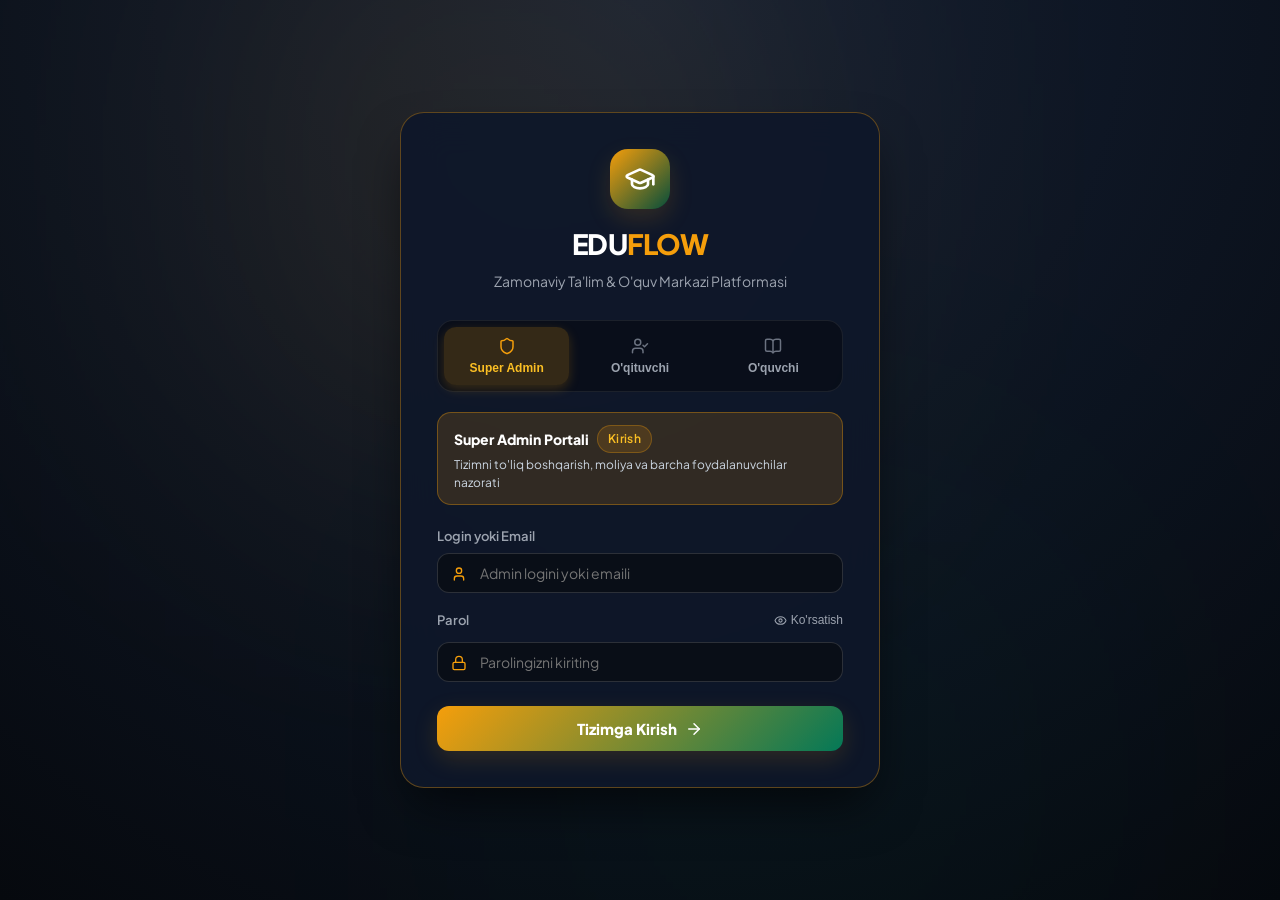
==== index.html @ 6328330f "deploy: update GitHub Pages build with separated login, Kundalik schedule, and clean UI" ====
<!doctype html>
<html lang="uz">
  <head>
    <meta charset="UTF-8" />
    <meta name="viewport" content="width=device-width, initial-scale=1.0" />
    <meta name="description" content="EduFlow — o'quv markazi ma'muriyati, o'qituvchilari va talabalari uchun yaxlit ta'limni boshqarish platformasi." />
    <title>EduFlow — O'quv Markazini Boshqarish Tizimi</title>
    <link rel="icon" type="image/svg+xml" href="data:image/svg+xml,<svg xmlns=%22http://www.w3.org/2000/svg%22 viewBox=%220 0 24 24%22 fill=%22none%22 stroke=%22%2310b981%22 stroke-width=%222%22 stroke-linecap=%22round%22 stroke-linejoin=%22round%22><path d=%22M22 10v6M2 10l10-5 10 5-10 5z%22/><path d=%22M6 12v5c3 3 9 3 12 0v-5%22/></svg>" />
    <script type="module" crossorigin src="./assets/index-C28Iz6QD.js"></script>
    <link rel="stylesheet" crossorigin href="./assets/index-DTDCE3Ou.css">
  </head>
  <body>
    <div id="root"></div>
  </body>
</html>
---- assets/index-DTDCE3Ou.css ----
@import "https://fonts.googleapis.com/css2?family=Plus+Jakarta+Sans:wght@300;400;500;600;700;800&display=swap";:root{--font-sans:"Plus Jakarta Sans", system-ui, -apple-system, sans-serif;--bg-app:#080c14;--bg-sidebar:#0d131f;--bg-card:#121a29;--bg-card-hover:#172236;--bg-input:#090e17;--bg-modal:#111928;--border-subtle:#ffffff12;--border-strong:#ffffff24;--border-emerald:#10b98159;--border-amber:#f59e0b59;--emerald-50:#ecfdf5;--emerald-400:#34d399;--emerald-500:#10b981;--emerald-600:#059669;--emerald-700:#047857;--emerald-glow:#10b98140;--amber-400:#fbbf24;--amber-500:#f59e0b;--amber-600:#d97706;--amber-glow:#f59e0b40;--violet-400:#a78bfa;--violet-500:#8b5cf6;--violet-glow:#8b5cf640;--rose-400:#fb7185;--rose-500:#f43f5e;--rose-glow:#f43f5e40;--text-pure:#fff;--text-main:#f3f4f6;--text-muted:#9ca3af;--text-dim:#6b7280;--shadow-card:0 10px 30px -10px #00000080;--shadow-glow-emerald:0 0 25px -5px #10b9814d;--shadow-glow-amber:0 0 25px -5px #f59e0b4d;--radius-sm:8px;--radius-md:12px;--radius-lg:16px;--radius-xl:22px}*{box-sizing:border-box;margin:0;padding:0}body{font-family:var(--font-sans);background-color:var(--bg-app);color:var(--text-main);-webkit-font-smoothing:antialiased;min-height:100vh;line-height:1.5;overflow-x:hidden}#root{flex-direction:column;min-height:100vh;display:flex}::-webkit-scrollbar{width:6px;height:6px}::-webkit-scrollbar-track{background:var(--bg-app)}::-webkit-scrollbar-thumb{background:#ffffff26;border-radius:999px}::-webkit-scrollbar-thumb:hover{background:var(--emerald-500)}a{color:var(--emerald-400);text-decoration:none;transition:color .15s}a:hover{color:var(--emerald-500)}.btn{border-radius:var(--radius-md);font-family:var(--font-sans);cursor:pointer;white-space:nowrap;border:1px solid #0000;outline:none;justify-content:center;align-items:center;gap:8px;padding:10px 18px;font-size:14px;font-weight:600;transition:all .2s cubic-bezier(.4,0,.2,1);display:inline-flex}.btn-primary{color:#fff;background:linear-gradient(135deg,#10b981 0%,#059669 100%);box-shadow:0 4px 14px #10b98159}.btn-primary:hover{background:linear-gradient(135deg,#34d399 0%,#059669 100%);transform:translateY(-1px);box-shadow:0 6px 20px #10b98180}.btn-amber{color:#fff;background:linear-gradient(135deg,#f59e0b 0%,#d97706 100%);box-shadow:0 4px 14px #f59e0b59}.btn-amber:hover{transform:translateY(-1px);box-shadow:0 6px 20px #f59e0b80}.btn-secondary{color:var(--text-main);border:1px solid var(--border-strong);background:#ffffff0d}.btn-secondary:hover{color:var(--text-pure);background:#ffffff1a;border-color:#ffffff40}.btn-danger{color:var(--rose-400);background:#f43f5e1f;border:1px solid #f43f5e40}.btn-danger:hover{background:var(--rose-500);color:#fff;border-color:var(--rose-500);box-shadow:0 4px 14px #f43f5e59}.btn-ghost{color:var(--text-muted);background:0 0}.btn-ghost:hover{color:var(--text-main);background:#ffffff0f}.btn-sm{border-radius:var(--radius-sm);padding:6px 12px;font-size:13px}.btn-icon{border-radius:var(--radius-sm);padding:8px}.badge{letter-spacing:.3px;border-radius:999px;align-items:center;gap:5px;padding:4px 10px;font-size:12px;font-weight:600;display:inline-flex}.badge-emerald{color:#34d399;background:#10b98124;border:1px solid #10b9814d}.badge-amber{color:#fbbf24;background:#f59e0b24;border:1px solid #f59e0b4d}.badge-violet{color:#c084fc;background:#8b5cf624;border:1px solid #8b5cf64d}.badge-rose{color:#fb7185;background:#f43f5e24;border:1px solid #f43f5e4d}.badge-slate{color:var(--text-muted);border:1px solid var(--border-subtle);background:#ffffff14}.card{background:var(--bg-card);border:1px solid var(--border-subtle);border-radius:var(--radius-lg);box-shadow:var(--shadow-card);padding:24px;transition:all .25s;position:relative}.card:hover{border-color:var(--border-strong)}.card-emerald{border-left:4px solid var(--emerald-500)}.card-amber{border-left:4px solid var(--amber-500)}.card-violet{border-left:4px solid var(--violet-500)}.stat-grid{grid-template-columns:repeat(auto-fit,minmax(240px,1fr));gap:20px;margin-bottom:28px;display:grid}.stat-card{background:var(--bg-card);border:1px solid var(--border-subtle);border-radius:var(--radius-lg);justify-content:space-between;align-items:center;padding:20px;transition:transform .2s,border-color .2s;display:flex;position:relative;overflow:hidden}.stat-card:hover{border-color:var(--border-emerald);transform:translateY(-2px)}.stat-icon{border-radius:var(--radius-md);flex-shrink:0;justify-content:center;align-items:center;width:52px;height:52px;display:flex}.stat-icon.emerald{color:#34d399;background:#10b9811f}.stat-icon.amber{color:#fbbf24;background:#f59e0b1f}.stat-icon.violet{color:#c084fc;background:#8b5cf61f}.stat-icon.rose{color:#fb7185;background:#f43f5e1f}.stat-value{color:var(--text-pure);letter-spacing:-.5px;margin-top:4px;font-size:28px;font-weight:800}.stat-label{color:var(--text-muted);text-transform:uppercase;letter-spacing:.5px;font-size:13px;font-weight:500}.form-group{flex-direction:column;gap:6px;margin-bottom:18px;display:flex}.form-label{color:var(--text-muted);font-size:13px;font-weight:600}.form-input,.form-select,.form-textarea{background:var(--bg-input);border:1px solid var(--border-strong);border-radius:var(--radius-md);font-family:var(--font-sans);color:var(--text-main);outline:none;width:100%;padding:10px 14px;font-size:14px;transition:border-color .2s,box-shadow .2s}.form-input:focus,.form-select:focus,.form-textarea:focus{border-color:var(--emerald-500);box-shadow:0 0 0 3px var(--emerald-glow)}.form-select{cursor:pointer}.form-select option{background:var(--bg-card);color:var(--text-main)}.form-textarea{resize:vertical;min-height:90px}.table-container{border-radius:var(--radius-md);border:1px solid var(--border-subtle);width:100%;overflow-x:auto}.table{border-collapse:collapse;text-align:left;width:100%;font-size:14px}.table th{color:var(--text-muted);border-bottom:1px solid var(--border-subtle);text-transform:uppercase;letter-spacing:.6px;background:#ffffff05;padding:14px 18px;font-size:12px;font-weight:600}.table td{border-bottom:1px solid var(--border-subtle);color:var(--text-main);padding:14px 18px}.table tbody tr{transition:background-color .15s}.table tbody tr:hover{background-color:#ffffff08}.modal-overlay{-webkit-backdrop-filter:blur(8px);backdrop-filter:blur(8px);z-index:1000;background:#000000bf;justify-content:center;align-items:center;padding:20px;animation:.2s fadeIn;display:flex;position:fixed;inset:0}.modal-box{background:var(--bg-modal);border:1px solid var(--border-strong);border-radius:var(--radius-xl);width:100%;max-width:540px;max-height:90vh;animation:.25s cubic-bezier(.16,1,.3,1) slideUp;overflow-y:auto;box-shadow:0 25px 50px -12px #000000d9}.modal-header{border-bottom:1px solid var(--border-subtle);justify-content:space-between;align-items:center;padding:20px 24px;display:flex}.modal-title{color:var(--text-pure);font-size:18px;font-weight:700}.modal-body{padding:24px}.modal-footer{border-top:1px solid var(--border-subtle);background:#ffffff04;justify-content:flex-end;align-items:center;gap:12px;padding:16px 24px;display:flex}@keyframes fadeIn{0%{opacity:0}to{opacity:1}}@keyframes slideUp{0%{opacity:0;transform:translateY(16px)}to{opacity:1;transform:translateY(0)}}.spinner{border:3px solid #10b98133;border-top-color:var(--emerald-500);border-radius:50%;width:24px;height:24px;animation:.7s linear infinite spin;display:inline-block}@keyframes spin{to{transform:rotate(360deg)}}.empty-state{text-align:center;color:var(--text-muted);padding:48px 24px}.empty-icon{width:64px;height:64px;color:var(--text-dim);margin:0 auto 16px}.toast-container{z-index:2000;flex-direction:column;gap:12px;display:flex;position:fixed;bottom:24px;right:24px}.toast{background:var(--bg-card);border:1px solid var(--border-strong);border-radius:var(--radius-md);box-shadow:var(--shadow-card);align-items:center;gap:12px;min-width:280px;max-width:400px;padding:14px 20px;font-size:14px;animation:.2s slideUp;display:flex}.toast-success{border-left:4px solid var(--emerald-500)}.toast-error{border-left:4px solid var(--rose-500)}.toast-info{border-left:4px solid var(--amber-500)}.app-container{min-height:100vh;display:flex}.sidebar{background:var(--bg-sidebar);border-right:1px solid var(--border-subtle);z-index:50;flex-direction:column;flex-shrink:0;width:260px;height:100vh;transition:width .2s;display:flex;position:sticky;top:0}.sidebar-logo{border-bottom:1px solid var(--border-subtle);align-items:center;gap:12px;padding:24px 20px;display:flex}.sidebar-brand-icon{color:#fff;background:linear-gradient(135deg,#10b981 0%,#047857 100%);border-radius:10px;justify-content:center;align-items:center;width:38px;height:38px;display:flex;box-shadow:0 4px 12px #10b9814d}.sidebar-nav{flex-direction:column;flex:1;gap:4px;padding:16px 12px;display:flex;overflow-y:auto}.nav-item{border-radius:var(--radius-md);color:var(--text-muted);cursor:pointer;border:1px solid #0000;align-items:center;gap:12px;padding:10px 14px;font-size:14px;font-weight:600;text-decoration:none;transition:all .15s;display:flex}.nav-item:hover{color:var(--text-main);background:#ffffff0a}.nav-item.active{color:#34d399;background:#10b9811f;border-color:#10b98140}.sidebar-footer{border-top:1px solid var(--border-subtle);padding:16px}.main-content{background-color:var(--bg-app);flex-direction:column;flex:1;min-width:0;display:flex}.top-navbar{border-bottom:1px solid var(--border-subtle);-webkit-backdrop-filter:blur(12px);backdrop-filter:blur(12px);z-index:40;background:#0d131fb3;justify-content:space-between;align-items:center;height:70px;padding:0 28px;display:flex;position:sticky;top:0}.page-body{flex:1;padding:28px}.page-header{flex-wrap:wrap;justify-content:space-between;align-items:center;gap:16px;margin-bottom:24px;display:flex}.page-title{color:var(--text-pure);letter-spacing:-.5px;font-size:24px;font-weight:800}.page-subtitle{color:var(--text-muted);margin-top:4px;font-size:14px}.demo-role-banner{border-radius:var(--radius-md);color:var(--amber-400);background:#f59e0b1a;border:1px dashed #f59e0b66;align-items:center;gap:12px;padding:8px 14px;font-size:13px;display:flex}
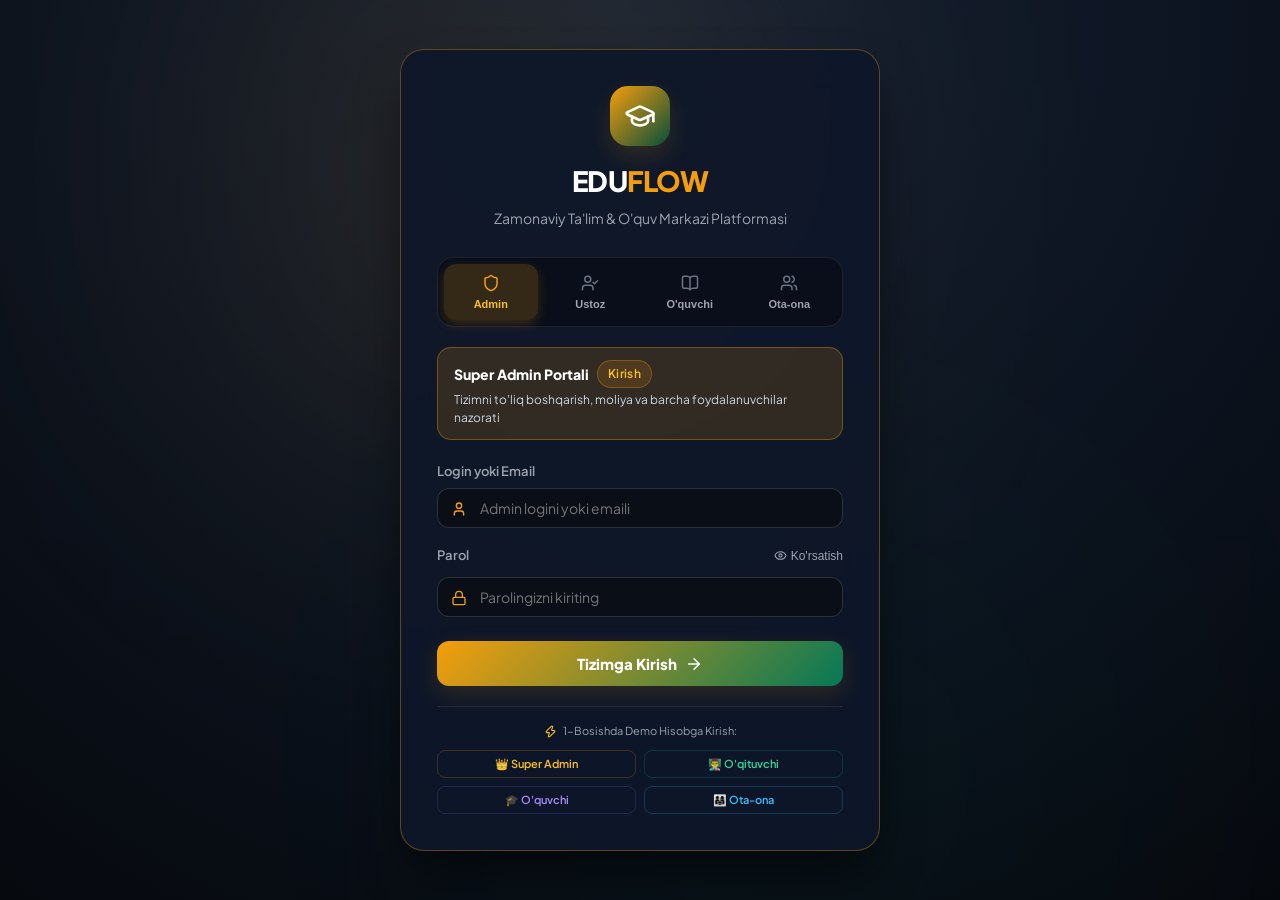
==== commit 8fee1d3c: "deploy: update live site with Parent Portal, Rooms, Payroll, Exams, Risks, Certificates, and modern " ====
--- a/index.html
+++ b/index.html
@@ -1,15 +1,16 @@
-<!doctype html>
-<html lang="uz">
-  <head>
-    <meta charset="UTF-8" />
-    <meta name="viewport" content="width=device-width, initial-scale=1.0" />
-    <meta name="description" content="EduFlow — o'quv markazi ma'muriyati, o'qituvchilari va talabalari uchun yaxlit ta'limni boshqarish platformasi." />
-    <title>EduFlow — O'quv Markazini Boshqarish Tizimi</title>
-    <link rel="icon" type="image/svg+xml" href="data:image/svg+xml,<svg xmlns=%22http://www.w3.org/2000/svg%22 viewBox=%220 0 24 24%22 fill=%22none%22 stroke=%22%2310b981%22 stroke-width=%222%22 stroke-linecap=%22round%22 stroke-linejoin=%22round%22><path d=%22M22 10v6M2 10l10-5 10 5-10 5z%22/><path d=%22M6 12v5c3 3 9 3 12 0v-5%22/></svg>" />
-    <script type="module" crossorigin src="./assets/index-C28Iz6QD.js"></script>
-    <link rel="stylesheet" crossorigin href="./assets/index-DTDCE3Ou.css">
-  </head>
-  <body>
-    <div id="root"></div>
-  </body>
-</html>
+<!doctype html>
+<html lang="uz">
+  <head>
+    <meta charset="UTF-8" />
+    <meta name="viewport" content="width=device-width, initial-scale=1.0" />
+    <meta name="description" content="EduFlow — o'quv markazi ma'muriyati, o'qituvchilari va talabalari uchun yaxlit ta'limni boshqarish platformasi." />
+    <title>EduFlow — O'quv Markazini Boshqarish Tizimi</title>
+    <link rel="icon" type="image/svg+xml" href="data:image/svg+xml,<svg xmlns=%22http://www.w3.org/2000/svg%22 viewBox=%220 0 24 24%22 fill=%22none%22 stroke=%22%2310b981%22 stroke-width=%222%22 stroke-linecap=%22round%22 stroke-linejoin=%22round%22><path d=%22M22 10v6M2 10l10-5 10 5-10 5z%22/><path d=%22M6 12v5c3 3 9 3 12 0v-5%22/></svg>" />
+    <script type="module" crossorigin src="./assets/index-C2P7A3ES.js"></script>
+    <link rel="stylesheet" crossorigin href="./assets/index-CcqM_Du0.css">
+  </head>
+  <body>
+    <div id="root"></div>+
+  </body>
+</html>
--- a/assets/index-CcqM_Du0.css
+++ b/assets/index-CcqM_Du0.css
@@ -0,0 +1 @@
+@import "https://fonts.googleapis.com/css2?family=Plus+Jakarta+Sans:wght@300;400;500;600;700;800&display=swap";:root{--font-sans:"Plus Jakarta Sans", system-ui, -apple-system, sans-serif;--bg-app:#080c14;--bg-sidebar:#0d131f;--bg-card:#121a29;--bg-card-hover:#172236;--bg-input:#090e17;--bg-modal:#111928;--border-subtle:#ffffff12;--border-strong:#ffffff24;--border-emerald:#10b98159;--border-amber:#f59e0b59;--emerald-50:#ecfdf5;--emerald-400:#34d399;--emerald-500:#10b981;--emerald-600:#059669;--emerald-700:#047857;--emerald-glow:#10b98140;--amber-400:#fbbf24;--amber-500:#f59e0b;--amber-600:#d97706;--amber-glow:#f59e0b40;--violet-400:#a78bfa;--violet-500:#8b5cf6;--violet-glow:#8b5cf640;--rose-400:#fb7185;--rose-500:#f43f5e;--rose-glow:#f43f5e40;--text-pure:#fff;--text-main:#f3f4f6;--text-muted:#9ca3af;--text-dim:#6b7280;--shadow-card:0 10px 30px -10px #00000080;--shadow-glow-emerald:0 0 25px -5px #10b9814d;--shadow-glow-amber:0 0 25px -5px #f59e0b4d;--radius-sm:8px;--radius-md:12px;--radius-lg:16px;--radius-xl:22px}*{box-sizing:border-box;margin:0;padding:0}body{font-family:var(--font-sans);background-color:var(--bg-app);color:var(--text-main);-webkit-font-smoothing:antialiased;min-height:100vh;line-height:1.5;overflow-x:hidden}#root{flex-direction:column;min-height:100vh;display:flex}::-webkit-scrollbar{width:6px;height:6px}::-webkit-scrollbar-track{background:var(--bg-app)}::-webkit-scrollbar-thumb{background:#ffffff26;border-radius:999px}::-webkit-scrollbar-thumb:hover{background:var(--emerald-500)}a{color:var(--emerald-400);text-decoration:none;transition:color .15s}a:hover{color:var(--emerald-500)}.btn{border-radius:var(--radius-md);font-family:var(--font-sans);cursor:pointer;white-space:nowrap;border:1px solid #0000;outline:none;justify-content:center;align-items:center;gap:8px;padding:10px 18px;font-size:14px;font-weight:600;transition:all .2s cubic-bezier(.4,0,.2,1);display:inline-flex}.btn-primary{color:#fff;background:linear-gradient(135deg,#10b981 0%,#059669 100%);box-shadow:0 4px 14px #10b98159}.btn-primary:hover{background:linear-gradient(135deg,#34d399 0%,#059669 100%);transform:translateY(-1px);box-shadow:0 6px 20px #10b98180}.btn-amber{color:#fff;background:linear-gradient(135deg,#f59e0b 0%,#d97706 100%);box-shadow:0 4px 14px #f59e0b59}.btn-amber:hover{transform:translateY(-1px);box-shadow:0 6px 20px #f59e0b80}.btn-secondary{color:var(--text-main);border:1px solid var(--border-strong);background:#ffffff0d}.btn-secondary:hover{color:var(--text-pure);background:#ffffff1a;border-color:#ffffff40}.btn-danger{color:var(--rose-400);background:#f43f5e1f;border:1px solid #f43f5e40}.btn-danger:hover{background:var(--rose-500);color:#fff;border-color:var(--rose-500);box-shadow:0 4px 14px #f43f5e59}.btn-ghost{color:var(--text-muted);background:0 0}.btn-ghost:hover{color:var(--text-main);background:#ffffff0f}.btn-sm{border-radius:var(--radius-sm);padding:6px 12px;font-size:13px}.btn-icon{border-radius:var(--radius-sm);padding:8px}.badge{letter-spacing:.3px;border-radius:999px;align-items:center;gap:5px;padding:4px 10px;font-size:12px;font-weight:600;display:inline-flex}.badge-emerald{color:#34d399;background:#10b98124;border:1px solid #10b9814d}.badge-amber{color:#fbbf24;background:#f59e0b24;border:1px solid #f59e0b4d}.badge-violet{color:#c084fc;background:#8b5cf624;border:1px solid #8b5cf64d}.badge-rose{color:#fb7185;background:#f43f5e24;border:1px solid #f43f5e4d}.badge-slate{color:var(--text-muted);border:1px solid var(--border-subtle);background:#ffffff14}.card{background:var(--bg-card);border:1px solid var(--border-subtle);border-radius:var(--radius-lg);box-shadow:var(--shadow-card);padding:24px;transition:all .25s;position:relative}.card:hover{border-color:var(--border-strong)}.card-emerald{border-left:4px solid var(--emerald-500)}.card-amber{border-left:4px solid var(--amber-500)}.card-violet{border-left:4px solid var(--violet-500)}.card-rose{border-left:4px solid var(--rose-500)}.card-cyan{border-left:4px solid #06b6d4}.badge-cyan{color:#22d3ee;background:#06b6d424;border:1px solid #06b6d44d}.stat-grid{grid-template-columns:repeat(auto-fit,minmax(240px,1fr));gap:20px;margin-bottom:28px;display:grid}.stat-card{background:var(--bg-card);border:1px solid var(--border-subtle);border-radius:var(--radius-lg);justify-content:space-between;align-items:center;padding:20px;transition:transform .2s,border-color .2s;display:flex;position:relative;overflow:hidden}.stat-card:hover{border-color:var(--border-emerald);transform:translateY(-2px)}.stat-icon{border-radius:var(--radius-md);flex-shrink:0;justify-content:center;align-items:center;width:52px;height:52px;display:flex}.stat-icon.emerald{color:#34d399;background:#10b9811f}.stat-icon.amber{color:#fbbf24;background:#f59e0b1f}.stat-icon.violet{color:#c084fc;background:#8b5cf61f}.stat-icon.rose{color:#fb7185;background:#f43f5e1f}.stat-value{color:var(--text-pure);letter-spacing:-.5px;margin-top:4px;font-size:28px;font-weight:800}.stat-label{color:var(--text-muted);text-transform:uppercase;letter-spacing:.5px;font-size:13px;font-weight:500}.form-group{flex-direction:column;gap:6px;margin-bottom:18px;display:flex}.form-label{color:var(--text-muted);font-size:13px;font-weight:600}.form-input,.form-select,.form-textarea{background:var(--bg-input);border:1px solid var(--border-strong);border-radius:var(--radius-md);font-family:var(--font-sans);color:var(--text-main);outline:none;width:100%;padding:10px 14px;font-size:14px;transition:border-color .2s,box-shadow .2s}.form-input:focus,.form-select:focus,.form-textarea:focus{border-color:var(--emerald-500);box-shadow:0 0 0 3px var(--emerald-glow)}.form-select{cursor:pointer}.form-select option{background:var(--bg-card);color:var(--text-main)}.form-textarea{resize:vertical;min-height:90px}.table-container{border-radius:var(--radius-md);border:1px solid var(--border-subtle);width:100%;overflow-x:auto}.table{border-collapse:collapse;text-align:left;width:100%;font-size:14px}.table th{color:var(--text-muted);border-bottom:1px solid var(--border-subtle);text-transform:uppercase;letter-spacing:.6px;background:#ffffff05;padding:14px 18px;font-size:12px;font-weight:600}.table td{border-bottom:1px solid var(--border-subtle);color:var(--text-main);padding:14px 18px}.table tbody tr{transition:background-color .15s}.table tbody tr:hover{background-color:#ffffff08}.modal-overlay{-webkit-backdrop-filter:blur(8px);backdrop-filter:blur(8px);z-index:1000;background:#000000bf;justify-content:center;align-items:center;padding:20px;animation:.2s fadeIn;display:flex;position:fixed;inset:0}.modal-box{background:var(--bg-modal);border:1px solid var(--border-strong);border-radius:var(--radius-xl);width:100%;max-width:540px;max-height:90vh;animation:.25s cubic-bezier(.16,1,.3,1) slideUp;overflow-y:auto;box-shadow:0 25px 50px -12px #000000d9}.modal-header{border-bottom:1px solid var(--border-subtle);justify-content:space-between;align-items:center;padding:20px 24px;display:flex}.modal-title{color:var(--text-pure);font-size:18px;font-weight:700}.modal-body{padding:24px}.modal-footer{border-top:1px solid var(--border-subtle);background:#ffffff04;justify-content:flex-end;align-items:center;gap:12px;padding:16px 24px;display:flex}@keyframes fadeIn{0%{opacity:0}to{opacity:1}}@keyframes slideUp{0%{opacity:0;transform:translateY(16px)}to{opacity:1;transform:translateY(0)}}.spinner{border:3px solid #10b98133;border-top-color:var(--emerald-500);border-radius:50%;width:24px;height:24px;animation:.7s linear infinite spin;display:inline-block}@keyframes spin{to{transform:rotate(360deg)}}.empty-state{text-align:center;color:var(--text-muted);padding:48px 24px}.empty-icon{width:64px;height:64px;color:var(--text-dim);margin:0 auto 16px}.toast-container{z-index:2000;flex-direction:column;gap:12px;display:flex;position:fixed;bottom:24px;right:24px}.toast{background:var(--bg-card);border:1px solid var(--border-strong);border-radius:var(--radius-md);box-shadow:var(--shadow-card);align-items:center;gap:12px;min-width:280px;max-width:400px;padding:14px 20px;font-size:14px;animation:.2s slideUp;display:flex}.toast-success{border-left:4px solid var(--emerald-500)}.toast-error{border-left:4px solid var(--rose-500)}.toast-info{border-left:4px solid var(--amber-500)}.app-container{min-height:100vh;display:flex}.sidebar{background:var(--bg-sidebar);border-right:1px solid var(--border-subtle);z-index:50;flex-direction:column;flex-shrink:0;width:260px;height:100vh;transition:width .2s;display:flex;position:sticky;top:0}.sidebar-logo{border-bottom:1px solid var(--border-subtle);align-items:center;gap:12px;padding:24px 20px;display:flex}.sidebar-brand-icon{color:#fff;background:linear-gradient(135deg,#10b981 0%,#047857 100%);border-radius:10px;justify-content:center;align-items:center;width:38px;height:38px;display:flex;box-shadow:0 4px 12px #10b9814d}.sidebar-nav{flex-direction:column;flex:1;gap:4px;padding:16px 12px;display:flex;overflow-y:auto}.nav-item{border-radius:var(--radius-md);color:var(--text-muted);cursor:pointer;border:1px solid #0000;align-items:center;gap:12px;padding:10px 14px;font-size:14px;font-weight:600;text-decoration:none;transition:all .15s;display:flex}.nav-item:hover{color:var(--text-main);background:#ffffff0a}.nav-item.active{color:#34d399;background:#10b9811f;border-color:#10b98140}.sidebar-footer{border-top:1px solid var(--border-subtle);padding:16px}.main-content{background-color:var(--bg-app);flex-direction:column;flex:1;min-width:0;display:flex}.top-navbar{border-bottom:1px solid var(--border-subtle);-webkit-backdrop-filter:blur(12px);backdrop-filter:blur(12px);z-index:40;background:#0d131fb3;justify-content:space-between;align-items:center;height:70px;padding:0 28px;display:flex;position:sticky;top:0}.page-body{flex:1;padding:28px}.page-header{flex-wrap:wrap;justify-content:space-between;align-items:center;gap:16px;margin-bottom:24px;display:flex}.page-title{color:var(--text-pure);letter-spacing:-.5px;font-size:24px;font-weight:800}.page-subtitle{color:var(--text-muted);margin-top:4px;font-size:14px}.demo-role-banner{border-radius:var(--radius-md);color:var(--amber-400);background:#f59e0b1a;border:1px dashed #f59e0b66;align-items:center;gap:12px;padding:8px 14px;font-size:13px;display:flex}
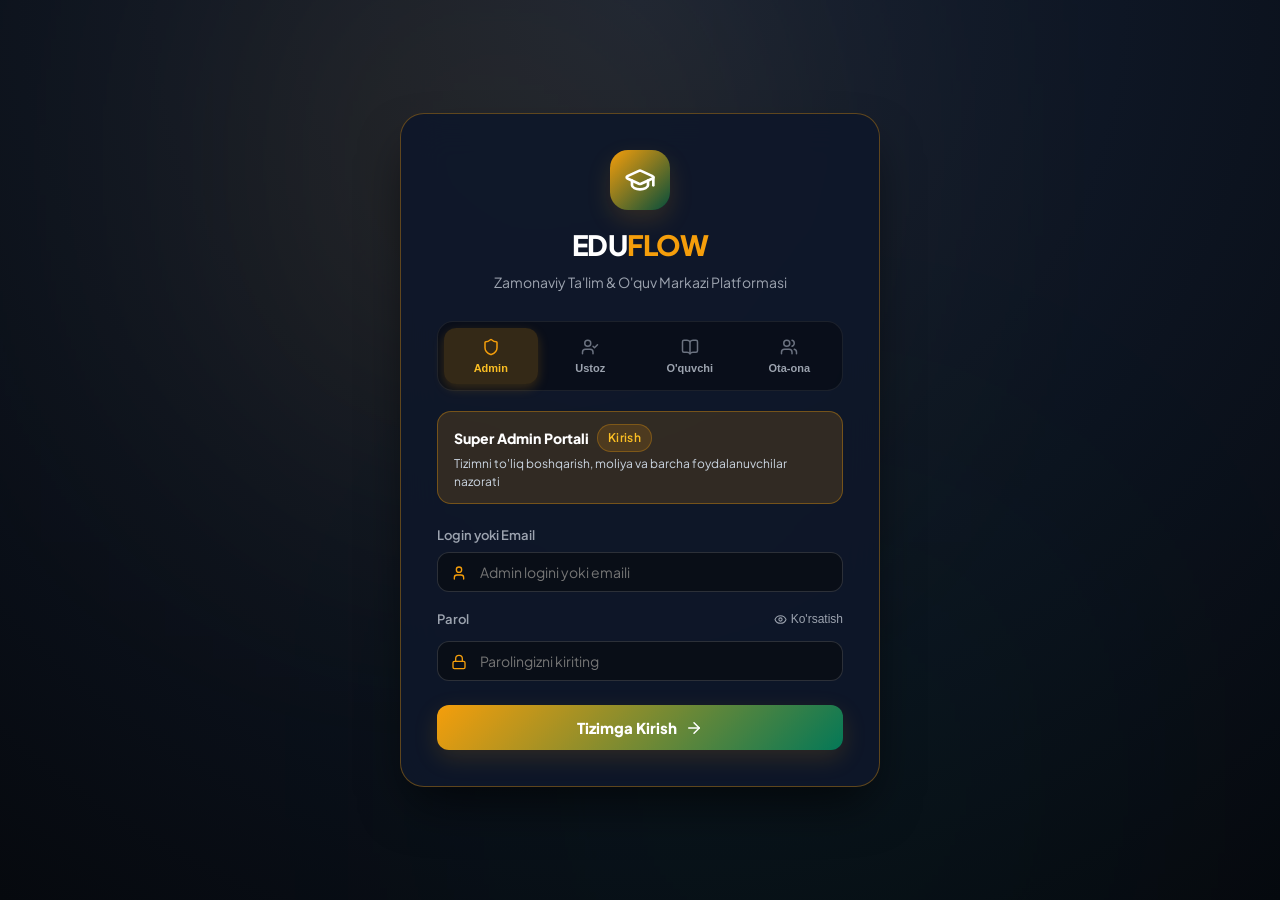
==== commit b3bcfb26: "deploy: hide demo credentials, remove auto-fill buttons, and add zero-error static hosting support" ====
--- a/index.html
+++ b/index.html
@@ -6,7 +6,7 @@
     <meta name="description" content="EduFlow — o'quv markazi ma'muriyati, o'qituvchilari va talabalari uchun yaxlit ta'limni boshqarish platformasi." />
     <title>EduFlow — O'quv Markazini Boshqarish Tizimi</title>
     <link rel="icon" type="image/svg+xml" href="data:image/svg+xml,<svg xmlns=%22http://www.w3.org/2000/svg%22 viewBox=%220 0 24 24%22 fill=%22none%22 stroke=%22%2310b981%22 stroke-width=%222%22 stroke-linecap=%22round%22 stroke-linejoin=%22round%22><path d=%22M22 10v6M2 10l10-5 10 5-10 5z%22/><path d=%22M6 12v5c3 3 9 3 12 0v-5%22/></svg>" />
-    <script type="module" crossorigin src="./assets/index-C2P7A3ES.js"></script>
+    <script type="module" crossorigin src="./assets/index-HHKje8vg.js"></script>
     <link rel="stylesheet" crossorigin href="./assets/index-CcqM_Du0.css">
   </head>
   <body>
